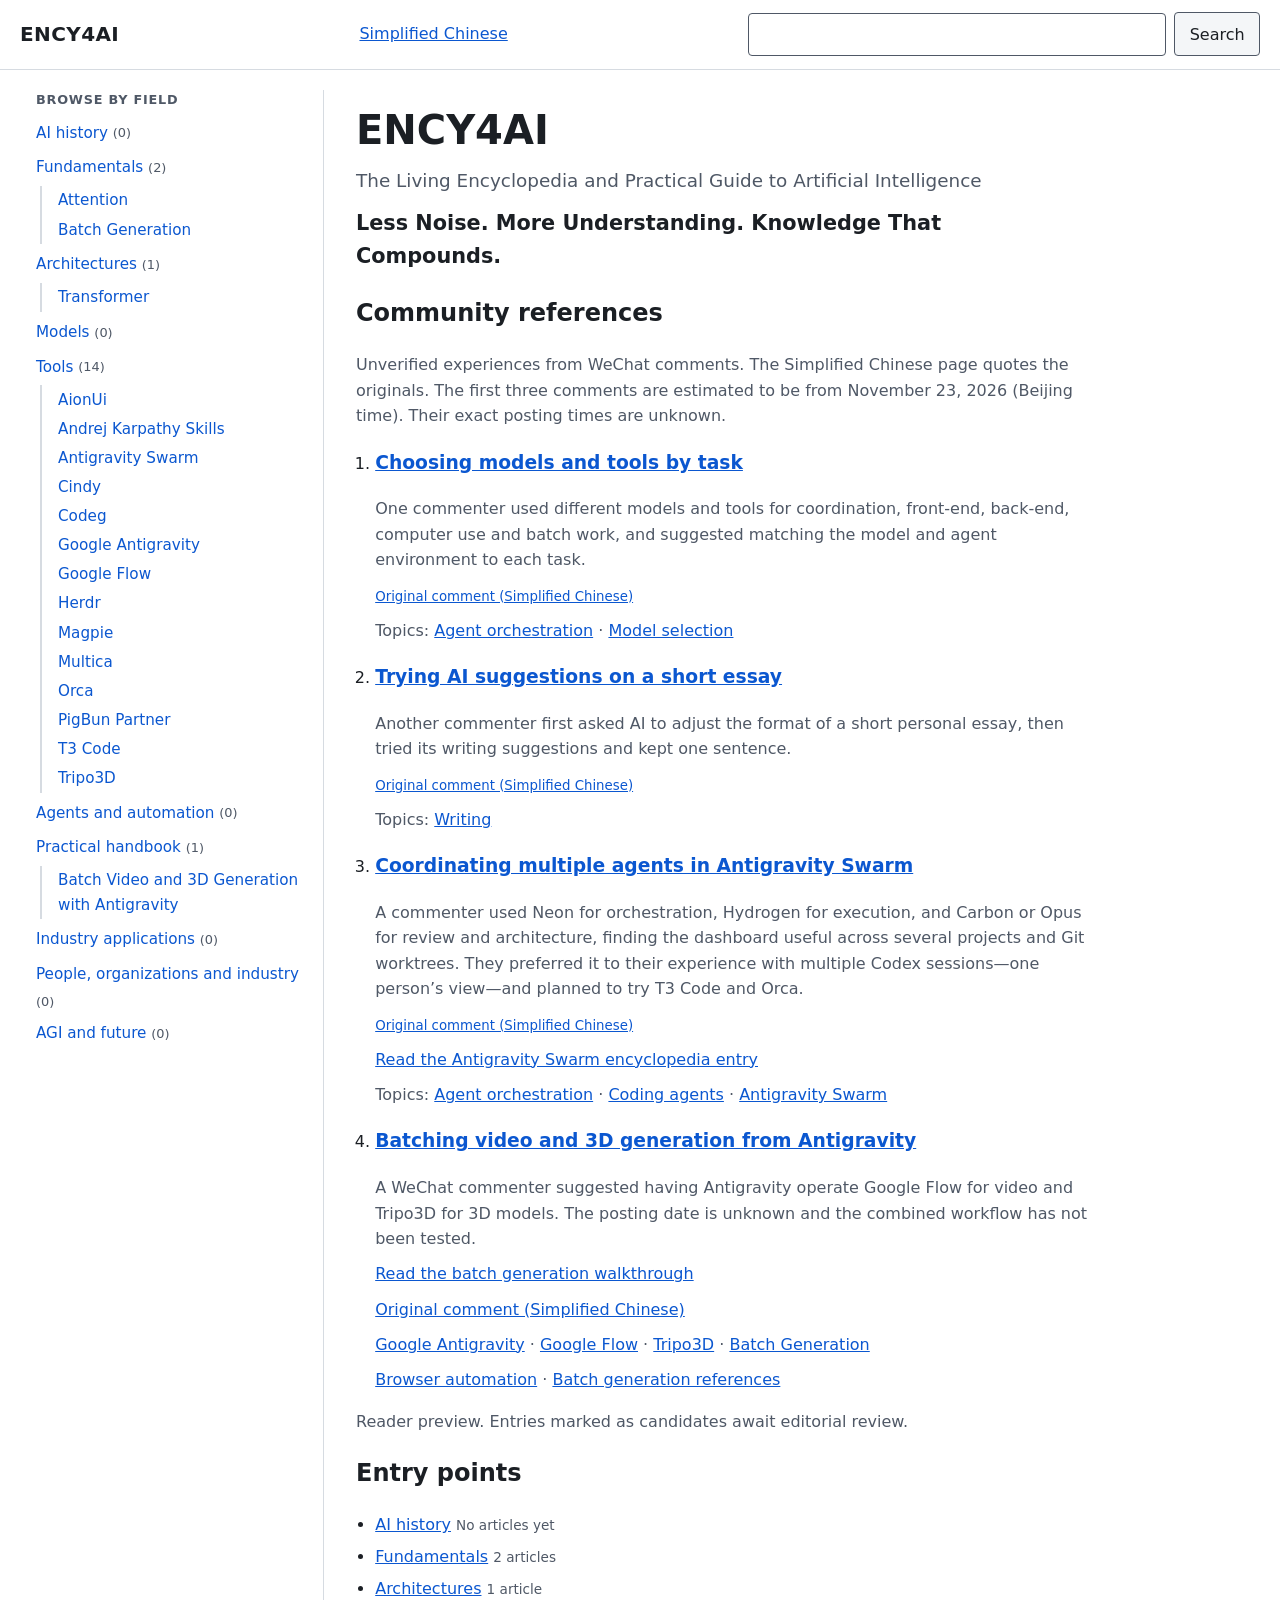
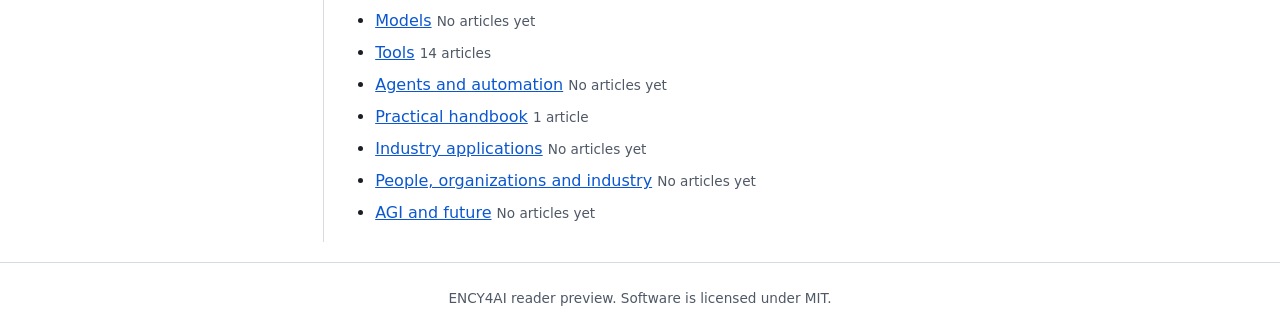
==== pages/index.html @ ebf7eff5 "Deploy the existing GitHub Pages site from main Refs #9" ====
<!doctype html>
<html lang="en">
<head>
<meta charset="utf-8">
<meta name="viewport" content="width=device-width, initial-scale=1">
<title>ENCY4AI — The Living Encyclopedia and Practical Guide to Artificial Intelligence</title>
<meta name="description" content="Less Noise. More Understanding. Knowledge That Compounds.">
<link rel="alternate" hreflang="zh-Hans" href="./zh/">
<link rel="stylesheet" href="assets/styles.css">
<script type="module" src="assets/app.js"></script>
</head>
<body>
<a class="skip-link" href="#main">Skip to content</a>
<header class="site-header">
  <a class="brand" href="./">ENCY4AI</a>
  <nav class="section-nav" aria-label="Language">
    <ul>
      <li><a href="./zh/" hreflang="zh-Hans">Simplified Chinese</a></li>
    </ul>
  </nav>
  <form class="search" role="search" action="./" method="get">
    <label for="search-input">Search articles</label>
    <input id="search-input" name="q" type="search" maxlength="200" autocomplete="off">
    <button type="submit">Search</button>
  </form>
</header>
<div class="layout">
  <button class="nav-toggle" type="button" aria-expanded="true" aria-controls="site-nav" hidden>Browse topics</button>
  <nav id="site-nav" class="site-nav" aria-labelledby="toc-heading"></nav>
  <main id="main" tabindex="-1">
    <p role="status">Loading…</p>
    <noscript><p>The reader needs JavaScript to load its dataset.</p></noscript>
  </main>
  <template id="community-references">
    <section id="community-references-section" aria-labelledby="community-references-heading">
      <h2 id="community-references-heading">Community references</h2>
      <p class="status-note">Unverified experiences from WeChat comments. The Simplified Chinese page quotes the originals. The first three comments are estimated to be from <time datetime="2026-11-23">November 23, 2026</time> (Beijing time). Their exact posting times are unknown.</p>
      <p><a href="./#community-references-section" data-reference-reset hidden>Show all references</a></p>
      <ol class="result-list">
        <li id="reference-agent-workflows" data-reference-tags="agent-orchestration model-selection">
          <h3><a href="community-public.html#agent-workflows">Choosing models and tools by task</a></h3>
          <p>One commenter used different models and tools for coordination, front-end, back-end, computer use and batch work, and suggested matching the model and agent environment to each task.</p>
          <p><small><a href="zh/#reference-agent-workflows" hreflang="zh-Hans">Original comment (Simplified Chinese)</a></small></p>
          <p>Topics: <a href="?tag=agent-orchestration#community-references-section" data-reference-tag="agent-orchestration">Agent orchestration</a> · <a href="?tag=model-selection#community-references-section" data-reference-tag="model-selection">Model selection</a></p>
        </li>
        <li id="reference-writing" data-reference-tags="writing">
          <h3><a href="community-public.html#writing">Trying AI suggestions on a short essay</a></h3>
          <p>Another commenter first asked AI to adjust the format of a short personal essay, then tried its writing suggestions and kept one sentence.</p>
          <p><small><a href="zh/#reference-writing" hreflang="zh-Hans">Original comment (Simplified Chinese)</a></small></p>
          <p>Topics: <a href="?tag=writing#community-references-section" data-reference-tag="writing">Writing</a></p>
        </li>
        <li id="reference-swarm" data-reference-tags="agent-orchestration coding-agents antigravity-swarm">
          <h3><a href="community-public.html#swarm">Coordinating multiple agents in Antigravity Swarm</a></h3>
          <p>A commenter used Neon for orchestration, Hydrogen for execution, and Carbon or Opus for review and architecture, finding the dashboard useful across several projects and Git worktrees. They preferred it to their experience with multiple Codex sessions—one person’s view—and planned to try T3 Code and Orca.</p>
          <p><small><a href="zh/#reference-swarm" hreflang="zh-Hans">Original comment (Simplified Chinese)</a></small></p>
          <p><a href="?article=tool%3Aantigravity-swarm">Read the Antigravity Swarm encyclopedia entry</a></p>
          <p>Topics: <a href="?tag=agent-orchestration#community-references-section" data-reference-tag="agent-orchestration">Agent orchestration</a> · <a href="?tag=coding-agents#community-references-section" data-reference-tag="coding-agents">Coding agents</a> · <a href="?tag=antigravity-swarm#community-references-section" data-reference-tag="antigravity-swarm">Antigravity Swarm</a></p>
        </li>
        <li id="reference-browser-batch-media" data-reference-tags="browser-automation batch-generation">
          <h3><a href="community-public.html#browser-batch-media">Batching video and 3D generation from Antigravity</a></h3>
          <p>A WeChat commenter suggested having Antigravity operate Google Flow for video and Tripo3D for 3D models. The posting date is unknown and the combined workflow has not been tested.</p>
          <p><a href="?article=guide%3Aantigravity-batch-media">Read the batch generation walkthrough</a></p>
          <p><a href="zh/#reference-browser-batch-media" hreflang="zh-Hans">Original comment (Simplified Chinese)</a></p>
          <p><a href="?article=tool%3Agoogle-antigravity">Google Antigravity</a> · <a href="?article=tool%3Agoogle-flow">Google Flow</a> · <a href="?article=tool%3Atripo3d">Tripo3D</a> · <a href="?article=concept%3Abatch-generation">Batch Generation</a></p>
          <p><a href="?tag=browser-automation#community-references-section" data-reference-tag="browser-automation">Browser automation</a> · <a href="?tag=batch-generation#community-references-section" data-reference-tag="batch-generation">Batch generation references</a></p>
        </li>
      </ol>
    </section>
  </template>
</div>
<footer class="site-footer">
  <p>ENCY4AI reader preview. Software is licensed under MIT.</p>
</footer>
</body>
</html>
---- pages/assets/styles.css ----
:root {
  --fg: #1b1f24;
  --muted: #4f5866;
  --bg: #ffffff;
  --panel: #f4f6f8;
  --line: #d6dbe1;
  --link: #0b57d0;
  --focus: #b4530a;
  --warn-bg: #fff6d6;
  --warn-line: #a46a00;
  --err-bg: #fde8e8;
  --err-line: #b3261e;
  font-family: system-ui, -apple-system, "Segoe UI", Roboto, sans-serif;
  line-height: 1.6;
  color: var(--fg);
  background: var(--bg);
}
@media (prefers-color-scheme: dark) {
  :root {
    --fg: #e6e9ed; --muted: #aab3bf; --bg: #14171b; --panel: #1d2127; --line: #353b44;
    --link: #8ab4f8; --focus: #f6ad55; --warn-bg: #3a3218; --warn-line: #e0b54a;
    --err-bg: #3d1d1d; --err-line: #f28b82;
  }
}
* { box-sizing: border-box; }
body { margin: 0; }
a { color: var(--link); }
[hidden] { display: none !important; }
a:focus-visible, button:focus-visible, input:focus-visible, textarea:focus-visible, main:focus-visible, h2[tabindex]:focus-visible, .figure-steps summary:focus-visible {
  outline: 3px solid var(--focus); outline-offset: 2px;
}
code { font-size: .9em; overflow-wrap: anywhere; }

.skip-link { position: absolute; left: -999px; top: 0; padding: .5rem 1rem; background: var(--bg); z-index: 10; }
.skip-link:focus { left: .5rem; top: .5rem; }

.site-header {
  display: flex; flex-wrap: wrap; gap: .75rem 1.5rem; align-items: center; justify-content: space-between;
  padding: .75rem 1.25rem; border-bottom: 1px solid var(--line);
}
.brand { font-weight: 700; font-size: 1.25rem; text-decoration: none; color: var(--fg); letter-spacing: .02em; }
.search { display: flex; gap: .5rem; align-items: center; flex: 1 1 18rem; max-width: 32rem; }
.search label { position: absolute; width: 1px; height: 1px; overflow: hidden; clip-path: inset(50%); white-space: nowrap; }
.search input { flex: 1; min-width: 0; padding: .5rem .6rem; font: inherit; border: 1px solid var(--muted); border-radius: 4px; background: var(--bg); color: var(--fg); }
button { font: inherit; padding: .5rem .9rem; border: 1px solid var(--muted); border-radius: 4px; background: var(--panel); color: var(--fg); cursor: pointer; min-height: 44px; }

.layout { display: grid; grid-template-columns: minmax(14rem, 18rem) minmax(0, 1fr); gap: 2rem; max-width: 78rem; margin: 0 auto; padding: 1.25rem; }
.site-nav { border-right: 1px solid var(--line); padding-right: 1rem; font-size: .95rem; }
.nav-heading { font-size: .8rem; text-transform: uppercase; letter-spacing: .06em; color: var(--muted); margin: 0 0 .5rem; }
.tree, .tree ul { list-style: none; margin: 0; padding: 0; }
.tree > li { margin: .35rem 0; }
.tree ul { padding-left: 1rem; border-left: 2px solid var(--line); margin: .25rem 0 .25rem .25rem; }
.tree a { text-decoration: none; display: inline-block; padding: .15rem 0; }
.tree a:hover { text-decoration: underline; }
[aria-current="page"] { font-weight: 700; color: var(--fg); }
.count { color: var(--muted); font-size: .85em; }

main { min-width: 0; max-width: 46rem; }
.hero h1 { font-size: 2.5rem; margin: .5rem 0 0; }
.subtitle { font-size: 1.15rem; color: var(--muted); margin: .25rem 0; }
.tagline { font-size: 1.3rem; font-weight: 600; margin: .75rem 0 1.25rem; }
.field-list, .result-list { padding-left: 1.2rem; }
.field-list li, .result-list li { margin: .4rem 0; }
.result-list p { margin: .1rem 0 .6rem; color: var(--muted); }

.notice { background: var(--warn-bg); border-left: 4px solid var(--warn-line); padding: .6rem .9rem; margin: 1rem 0; }
.notice-error { background: var(--err-bg); border-left-color: var(--err-line); }
.notice h2 { margin-top: 0; font-size: 1.15rem; }
.empty, .hint, .status-note, .aliases, .meta { color: var(--muted); }
.hint { font-size: .9rem; }

.breadcrumb ol { list-style: none; display: flex; flex-wrap: wrap; gap: .25rem; padding: 0; margin: 0 0 .5rem; font-size: .9rem; }
.breadcrumb li + li::before { content: "›"; margin-right: .25rem; color: var(--muted); }

.article-head h1 { margin: .25rem 0; font-size: 2rem; }
.meta { display: flex; flex-wrap: wrap; gap: .4rem 1rem; align-items: center; font-size: .85rem; margin: .25rem 0; }
.summary { font-size: 1.1rem; }
.toc { background: var(--panel); border: 1px solid var(--line); padding: .6rem 1rem; display: inline-block; min-width: 14rem; margin: .5rem 0 1rem; }
.toc ol { margin: 0; padding-left: 1.2rem; }
article h2 { border-bottom: 1px solid var(--line); padding-bottom: .2rem; margin-top: 2rem; }
.cite { font-size: .75em; margin-left: .1em; }
.cite a { text-decoration: none; padding: 0 .1em; }
.references li { margin: .5rem 0; }
.references li:target { background: var(--warn-bg); }
.backrefs a { text-decoration: none; }
.evidence { margin: .2rem 0 0; padding-left: 1.1rem; font-size: .92rem; }
.related { padding-left: 1.2rem; }
.related li { margin: .6rem 0; }
.related p { margin: .1rem 0; }
.rel-label { font-weight: 600; }

.article-figure { margin: 1rem 0; }
.article-figure > a { display: block; }
.article-figure img { display: block; width: 100%; height: auto; background: var(--panel); border: 1px solid var(--line); border-radius: 4px; }
.article-figure figcaption { margin-top: .5rem; color: var(--muted); font-size: .9rem; }
.figure-steps { margin: 1rem 0; padding-left: 1.6rem; }
.figure-steps li { border-bottom: 1px solid var(--line); }
.figure-steps summary { padding: .6rem 0; cursor: pointer; font-weight: 600; min-height: 44px; }
.figure-steps p { margin: 0 0 .75rem; }
.paper-figure { max-width: 32rem; }
.paper-figure img { width: auto; max-width: 100%; background: #fff; }
.tool-comparison-scroll { margin: 1rem 0; overflow-x: auto; }
.tool-comparison { border-collapse: collapse; min-width: 42rem; width: 100%; }
.tool-comparison th, .tool-comparison td { border-bottom: 1px solid var(--line); padding: .65rem .75rem; text-align: start; vertical-align: top; }
.tool-comparison th[scope="row"] { width: 8rem; }
.tool-comparison th[scope="row"] .hint { font-weight: 400; }
.tool-comparison tbody tr.is-comparison-target { outline: 2px solid var(--warn-line); outline-offset: -2px; }
.tool-comparison tbody tr.is-comparison-target > * { background: var(--warn-bg); }
.guide-steps li { margin: .65rem 0; }
.guide-steps li p { margin: .25rem 0 .75rem; }
.guide-step-required { color: var(--warn-line); }
.guide-step-review { color: var(--link); }
.guide-prompt { white-space: pre-wrap; overflow-wrap: anywhere; background: var(--panel); border: 1px solid var(--line); padding: .75rem; }

.badge { display: inline-block; font-size: .75rem; line-height: 1.3; padding: .05rem .45rem; border: 1px solid currentColor; border-radius: 999px; white-space: nowrap; }
.badge-verified { color: #1e7a34; }
.badge-disputed, .badge-rejected { color: var(--err-line); }
.badge-candidate, .badge-synthetic, .badge-inference, .badge-hypothesis { color: var(--warn-line); }
@media (prefers-color-scheme: dark) { .badge-verified { color: #81c995; } }

/* Header section links */
.section-nav ul { list-style: none; display: flex; flex-wrap: wrap; gap: .25rem 1rem; margin: 0; padding: 0; }
.section-nav a { display: inline-block; padding: .4rem 0; min-height: 44px; line-height: 2; }

.visually-hidden { position: absolute; width: 1px; height: 1px; overflow: hidden; clip-path: inset(50%); white-space: nowrap; }

/* Community discussions (browser-local, unverified notes) */
.layout-single { grid-template-columns: minmax(0, 1fr); }
.layout-single main { margin: 0 auto; width: 100%; }
.page-title { font-size: 2rem; margin: .25rem 0; }
.page-title span { color: var(--muted); font-weight: 600; }
.notice ul { margin: .25rem 0; padding-left: 1.2rem; }
.notice li { margin: .3rem 0; }
.discussion-form { background: var(--panel); border: 1px solid var(--line); border-radius: 4px; padding: 1rem; }
.field { margin: 0 0 1rem; }
.field label { display: block; font-weight: 600; margin-bottom: .25rem; }
.required-mark, .optional-mark { font-weight: 400; color: var(--muted); font-size: .9em; }
.field textarea, .field input {
  display: block; width: 100%; padding: .5rem .6rem; font: inherit;
  border: 1px solid var(--muted); border-radius: 4px; background: var(--bg); color: var(--fg);
}
.field textarea { resize: vertical; min-height: 8rem; }
.field .hint { margin: .25rem 0 0; }
.field [aria-invalid="true"] { border-color: var(--err-line); border-width: 2px; }
.field-error { color: var(--err-line); font-weight: 600; margin: .25rem 0 0; }
.discussion-list { list-style: none; margin: 0; padding: 0; }
.discussion-item { border: 1px solid var(--line); border-radius: 4px; padding: .75rem 1rem; margin: 0 0 1rem; }
.excerpt { margin: 0 0 .5rem; padding: 0 0 0 .9rem; border-left: 4px solid var(--line); white-space: pre-wrap; overflow-wrap: anywhere; }
.source-line { margin: .25rem 0 .5rem; font-size: .9rem; overflow-wrap: anywhere; }
.button-delete { border-color: var(--err-line); color: var(--err-line); background: var(--bg); }
.button-delete:hover { background: var(--err-bg); }

.site-footer { border-top: 1px solid var(--line); color: var(--muted); font-size: .85rem; padding: .75rem 1.25rem; text-align: center; }

@media (max-width: 48rem) {
  .layout { grid-template-columns: minmax(0, 1fr); gap: .75rem; padding: .75rem; }
  .site-nav { border-right: 0; border-bottom: 1px solid var(--line); padding: 0 0 .75rem; }
  .nav-toggle { justify-self: start; }
  .hero h1 { font-size: 2rem; }
  .article-head h1 { font-size: 1.6rem; }
  .toc { display: block; }
  .page-title { font-size: 1.6rem; }
  .discussion-form { padding: .75rem; }
  .discussion-form button[type="submit"], .button-delete { width: 100%; }
}
@media (prefers-reduced-motion: reduce) { * { scroll-behavior: auto !important; } }
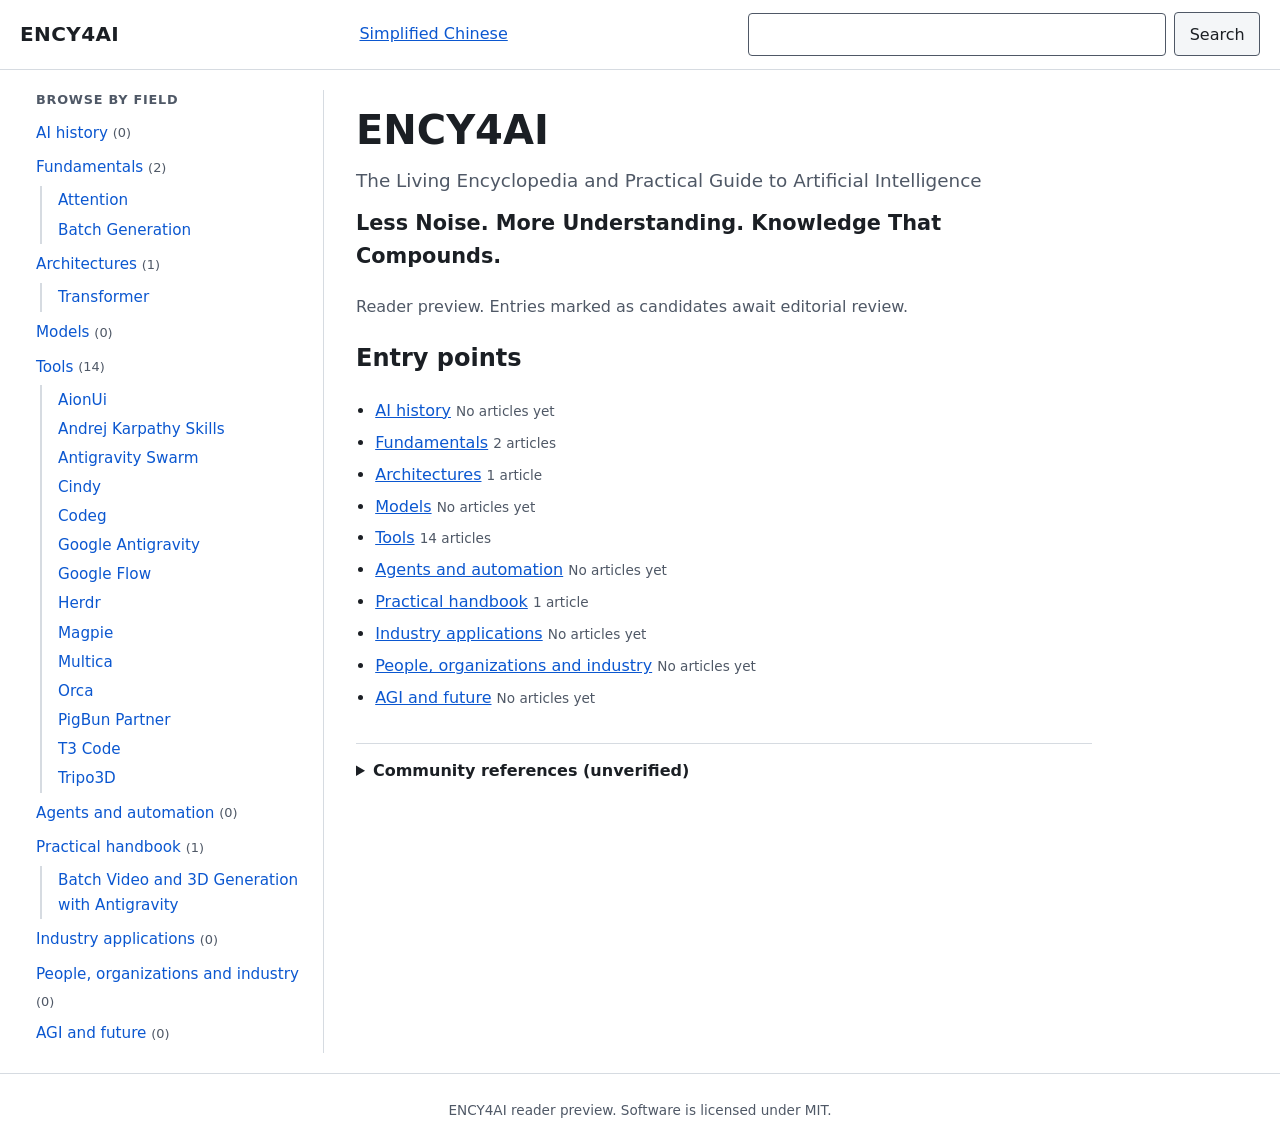
==== commit a4437097: "Move unverified community references to the reader appendix Refs #11" ====
--- a/pages/index.html
+++ b/pages/index.html
@@ -31,7 +31,7 @@
     <p role="status">Loading…</p>
     <noscript><p>The reader needs JavaScript to load its dataset.</p></noscript>
   </main>
-  <template id="community-references">
+  <template id="community-references" data-appendix-label="Community references (unverified)">
     <section id="community-references-section" aria-labelledby="community-references-heading">
       <h2 id="community-references-heading">Community references</h2>
       <p class="status-note">Unverified experiences from WeChat comments. The Simplified Chinese page quotes the originals. The first three comments are estimated to be from <time datetime="2026-11-23">November 23, 2026</time> (Beijing time). Their exact posting times are unknown.</p>
--- a/pages/assets/styles.css
+++ b/pages/assets/styles.css
@@ -124,6 +124,13 @@
 
 .visually-hidden { position: absolute; width: 1px; height: 1px; overflow: hidden; clip-path: inset(50%); white-space: nowrap; }
 
+.community-reference-appendix {
+  border-top: 1px solid var(--line);
+  margin-top: 2rem;
+  padding-top: .9rem;
+}
+.community-reference-appendix > summary { cursor: pointer; font-weight: 600; }
+
 /* Community discussions (browser-local, unverified notes) */
 .layout-single { grid-template-columns: minmax(0, 1fr); }
 .layout-single main { margin: 0 auto; width: 100%; }
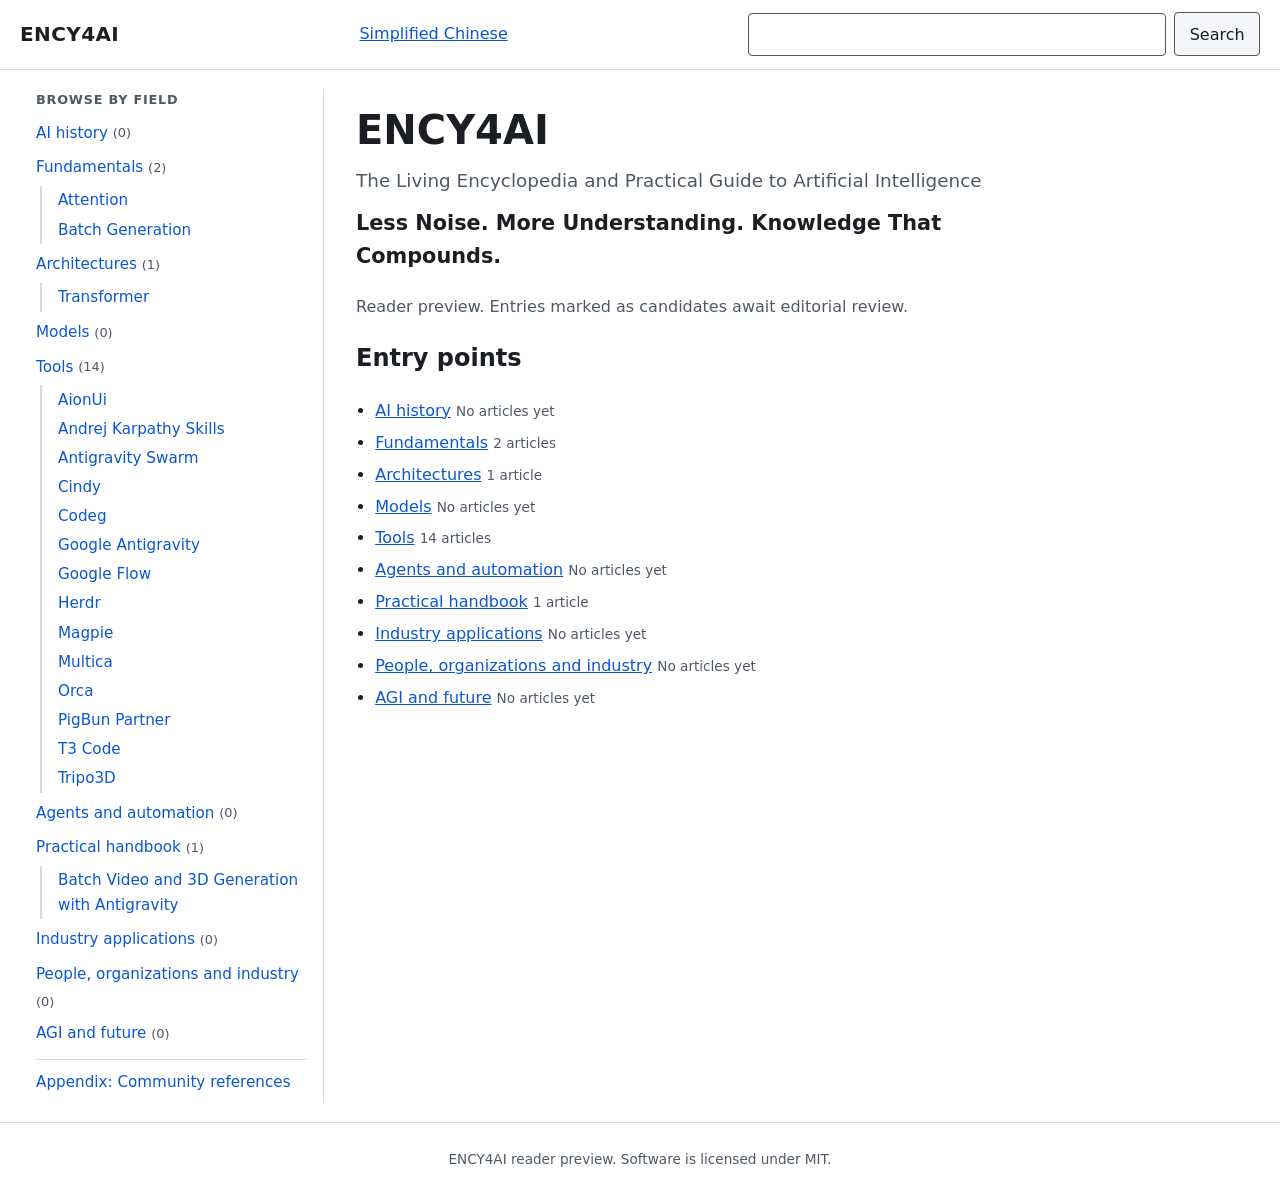
==== commit 67e95c4e: "Move community references into standalone reader appendices Refs #11" ====
--- a/pages/index.html
+++ b/pages/index.html
@@ -31,42 +31,6 @@
     <p role="status">Loading…</p>
     <noscript><p>The reader needs JavaScript to load its dataset.</p></noscript>
   </main>
-  <template id="community-references" data-appendix-label="Community references (unverified)">
-    <section id="community-references-section" aria-labelledby="community-references-heading">
-      <h2 id="community-references-heading">Community references</h2>
-      <p class="status-note">Unverified experiences from WeChat comments. The Simplified Chinese page quotes the originals. The first three comments are estimated to be from <time datetime="2026-11-23">November 23, 2026</time> (Beijing time). Their exact posting times are unknown.</p>
-      <p><a href="./#community-references-section" data-reference-reset hidden>Show all references</a></p>
-      <ol class="result-list">
-        <li id="reference-agent-workflows" data-reference-tags="agent-orchestration model-selection">
-          <h3><a href="community-public.html#agent-workflows">Choosing models and tools by task</a></h3>
-          <p>One commenter used different models and tools for coordination, front-end, back-end, computer use and batch work, and suggested matching the model and agent environment to each task.</p>
-          <p><small><a href="zh/#reference-agent-workflows" hreflang="zh-Hans">Original comment (Simplified Chinese)</a></small></p>
-          <p>Topics: <a href="?tag=agent-orchestration#community-references-section" data-reference-tag="agent-orchestration">Agent orchestration</a> · <a href="?tag=model-selection#community-references-section" data-reference-tag="model-selection">Model selection</a></p>
-        </li>
-        <li id="reference-writing" data-reference-tags="writing">
-          <h3><a href="community-public.html#writing">Trying AI suggestions on a short essay</a></h3>
-          <p>Another commenter first asked AI to adjust the format of a short personal essay, then tried its writing suggestions and kept one sentence.</p>
-          <p><small><a href="zh/#reference-writing" hreflang="zh-Hans">Original comment (Simplified Chinese)</a></small></p>
-          <p>Topics: <a href="?tag=writing#community-references-section" data-reference-tag="writing">Writing</a></p>
-        </li>
-        <li id="reference-swarm" data-reference-tags="agent-orchestration coding-agents antigravity-swarm">
-          <h3><a href="community-public.html#swarm">Coordinating multiple agents in Antigravity Swarm</a></h3>
-          <p>A commenter used Neon for orchestration, Hydrogen for execution, and Carbon or Opus for review and architecture, finding the dashboard useful across several projects and Git worktrees. They preferred it to their experience with multiple Codex sessions—one person’s view—and planned to try T3 Code and Orca.</p>
-          <p><small><a href="zh/#reference-swarm" hreflang="zh-Hans">Original comment (Simplified Chinese)</a></small></p>
-          <p><a href="?article=tool%3Aantigravity-swarm">Read the Antigravity Swarm encyclopedia entry</a></p>
-          <p>Topics: <a href="?tag=agent-orchestration#community-references-section" data-reference-tag="agent-orchestration">Agent orchestration</a> · <a href="?tag=coding-agents#community-references-section" data-reference-tag="coding-agents">Coding agents</a> · <a href="?tag=antigravity-swarm#community-references-section" data-reference-tag="antigravity-swarm">Antigravity Swarm</a></p>
-        </li>
-        <li id="reference-browser-batch-media" data-reference-tags="browser-automation batch-generation">
-          <h3><a href="community-public.html#browser-batch-media">Batching video and 3D generation from Antigravity</a></h3>
-          <p>A WeChat commenter suggested having Antigravity operate Google Flow for video and Tripo3D for 3D models. The posting date is unknown and the combined workflow has not been tested.</p>
-          <p><a href="?article=guide%3Aantigravity-batch-media">Read the batch generation walkthrough</a></p>
-          <p><a href="zh/#reference-browser-batch-media" hreflang="zh-Hans">Original comment (Simplified Chinese)</a></p>
-          <p><a href="?article=tool%3Agoogle-antigravity">Google Antigravity</a> · <a href="?article=tool%3Agoogle-flow">Google Flow</a> · <a href="?article=tool%3Atripo3d">Tripo3D</a> · <a href="?article=concept%3Abatch-generation">Batch Generation</a></p>
-          <p><a href="?tag=browser-automation#community-references-section" data-reference-tag="browser-automation">Browser automation</a> · <a href="?tag=batch-generation#community-references-section" data-reference-tag="batch-generation">Batch generation references</a></p>
-        </li>
-      </ol>
-    </section>
-  </template>
 </div>
 <footer class="site-footer">
   <p>ENCY4AI reader preview. Software is licensed under MIT.</p>
--- a/pages/assets/styles.css
+++ b/pages/assets/styles.css
@@ -124,12 +124,7 @@
 
 .visually-hidden { position: absolute; width: 1px; height: 1px; overflow: hidden; clip-path: inset(50%); white-space: nowrap; }
 
-.community-reference-appendix {
-  border-top: 1px solid var(--line);
-  margin-top: 2rem;
-  padding-top: .9rem;
-}
-.community-reference-appendix > summary { cursor: pointer; font-weight: 600; }
+.tree > .appendix-nav { border-top: 1px solid var(--line); margin-top: .7rem; padding-top: .45rem; }
 
 /* Community discussions (browser-local, unverified notes) */
 .layout-single { grid-template-columns: minmax(0, 1fr); }
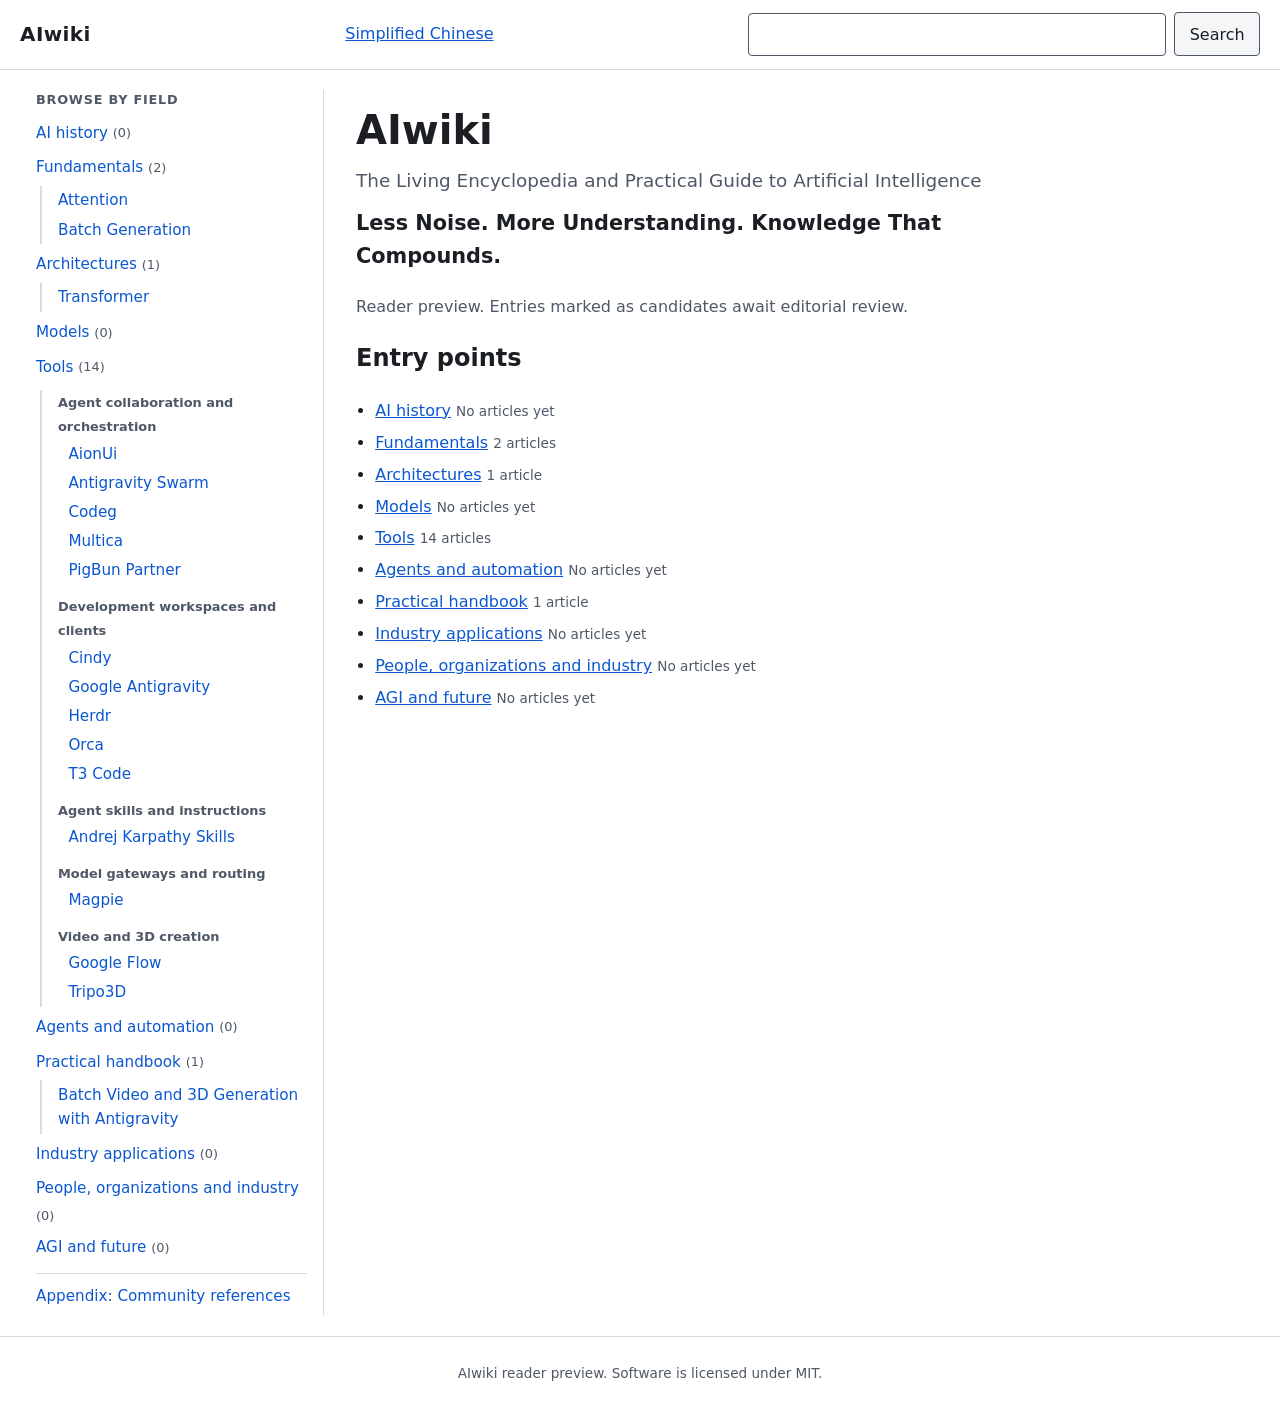
==== commit 416c136c: "Use AIwiki as the project display name" ====
--- a/pages/index.html
+++ b/pages/index.html
@@ -3,7 +3,7 @@
 <head>
 <meta charset="utf-8">
 <meta name="viewport" content="width=device-width, initial-scale=1">
-<title>ENCY4AI — The Living Encyclopedia and Practical Guide to Artificial Intelligence</title>
+<title>AIwiki — The Living Encyclopedia and Practical Guide to Artificial Intelligence</title>
 <meta name="description" content="Less Noise. More Understanding. Knowledge That Compounds.">
 <link rel="alternate" hreflang="zh-Hans" href="./zh/">
 <link rel="stylesheet" href="assets/styles.css">
@@ -12,7 +12,7 @@
 <body>
 <a class="skip-link" href="#main">Skip to content</a>
 <header class="site-header">
-  <a class="brand" href="./">ENCY4AI</a>
+  <a class="brand" href="./">AIwiki</a>
   <nav class="section-nav" aria-label="Language">
     <ul>
       <li><a href="./zh/" hreflang="zh-Hans">Simplified Chinese</a></li>
@@ -33,7 +33,7 @@
   </main>
 </div>
 <footer class="site-footer">
-  <p>ENCY4AI reader preview. Software is licensed under MIT.</p>
+  <p>AIwiki reader preview. Software is licensed under MIT.</p>
 </footer>
 </body>
 </html>
--- a/pages/assets/styles.css
+++ b/pages/assets/styles.css
@@ -52,6 +52,9 @@
 .tree ul { padding-left: 1rem; border-left: 2px solid var(--line); margin: .25rem 0 .25rem .25rem; }
 .tree a { text-decoration: none; display: inline-block; padding: .15rem 0; }
 .tree a:hover { text-decoration: underline; }
+.tree .tool-nav-groups > li { margin-top: .55rem; }
+.tree .tool-nav-groups ul { border: 0; margin: .05rem 0 0; padding-left: .65rem; }
+.tool-nav-label { color: var(--muted); font-size: .85em; font-weight: 600; }
 [aria-current="page"] { font-weight: 700; color: var(--fg); }
 .count { color: var(--muted); font-size: .85em; }
 
